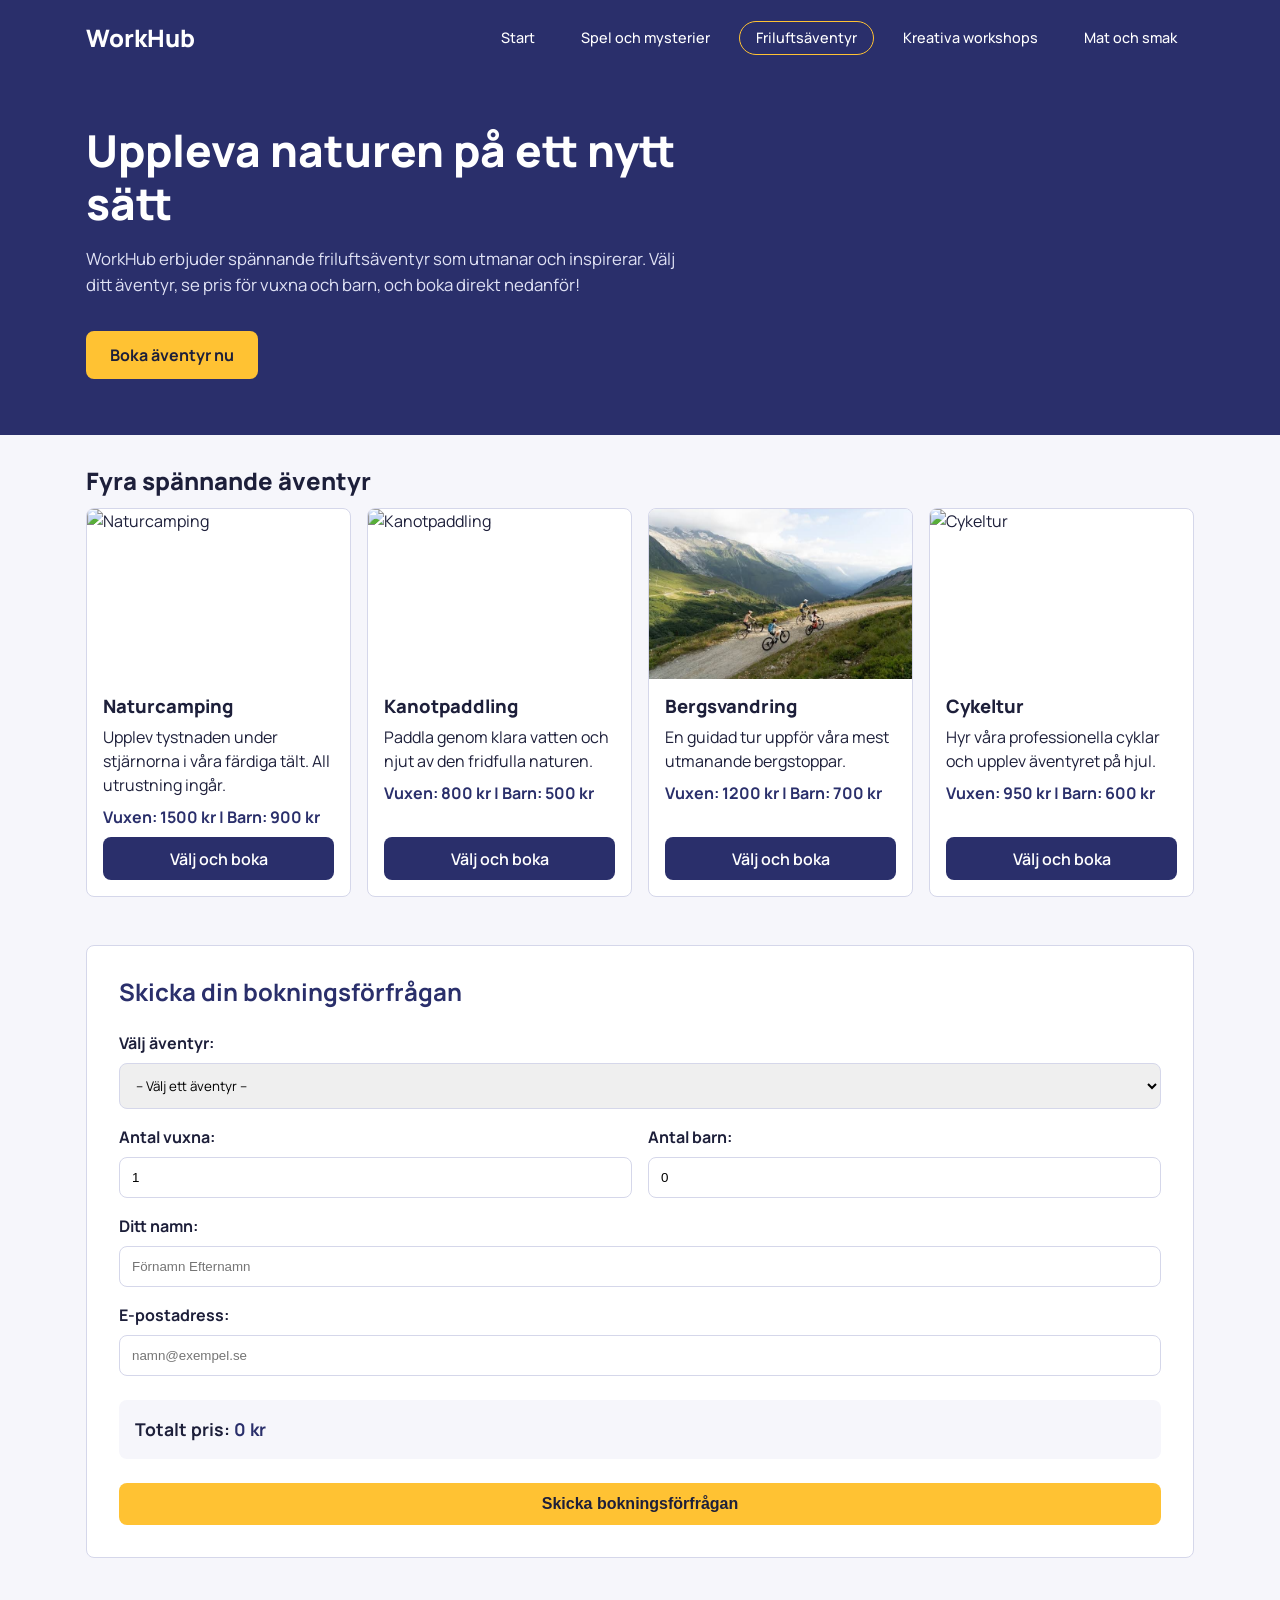
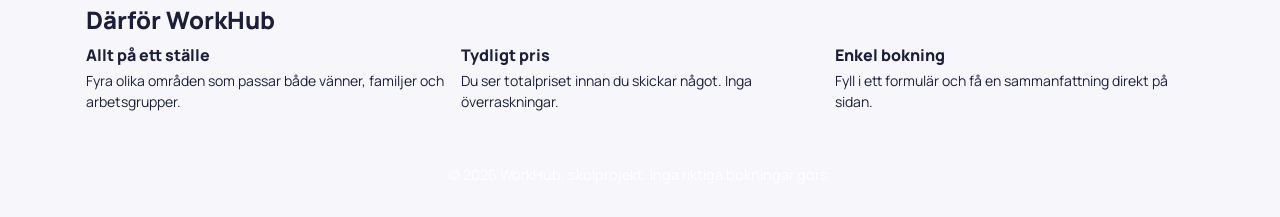
==== friluft.html @ ba8e2861 "Add friluft Html,css and JS" ====
<!DOCTYPE html>
<html lang="sv">
<head>
  <meta charset="UTF-8">
  <meta name="viewport" content="width=device-width, initial-scale=1">
  <title>WorkHub – Friluftsäventyr</title>
  <link rel="preconnect" href="https://fonts.googleapis.com">
  <link rel="preconnect" href="https://fonts.gstatic.com" crossorigin>
  <link href="https://fonts.googleapis.com/css2?family=Manrope:wght@200..800&display=swap" rel="stylesheet">
  <link rel="stylesheet" href="css/friluft.css">
</head>
<body>
  <div class="wrapper">
    
    <!-- Header -->
    <header>
      <div class="container">
        <a href="index.html" class="logo">WorkHub</a>
        <nav class="nav-menu">
          <a href="index.html" class="nav-link">Start</a>
          <a href="spel.html" class="nav-link">Spel och mysterier</a>
          <a href="friluft.html" class="nav-link active">Friluftsäventyr</a>
          <a href="workshops.html" class="nav-link">Kreativa workshops</a>
          <a href="mat.html" class="nav-link">Mat och smak</a>
        </nav>
      </div>
    </header>

    <!-- Hero Section -->
    <section class="hero-section">
      <div class="container">
        <div class="hero-content">
          <h1>Uppleva naturen på ett nytt sätt</h1>
          <p>
            WorkHub erbjuder spännande friluftsäventyr som utmanar och inspirerar. Välj ditt äventyr, se pris för vuxna och barn, och boka direkt nedanför!
          </p>
          <a href="#booking-section" id="hero-cta-btn" class="hero-btn">Boka äventyr nu</a>
        </div>
      </div>
    </section>

    <main>
      <div class="container">
        
        <!-- الأنشطة الأربعة مع أسعار الكبار والأطفال -->
        <section class="four-ways" id="four-ways">
          <h2>Fyra spännande äventyr</h2>
          <div class="four-ways-grid">

            <!-- Activity 1 -->
            <article class="way-card">
              <div class="way-card-img way-card-img-camping">
                <img src="images/tent.jfif" alt="Naturcamping">
              </div>
              <div class="way-card-body">
                <h3>Naturcamping</h3>
                <p>Upplev tystnaden under stjärnorna i våra färdiga tält. All utrustning ingår.</p>
                <p class="way-card-price">Vuxen: 1500 kr | Barn: 900 kr</p>
                <a href="#booking-section" class="way-card-link select-activity" data-activity="Naturcamping">Välj och boka</a>
              </div>
            </article>

            <!-- Activity 2 -->
            <article class="way-card">
              <div class="way-card-img way-card-img-kanot">
                <img src="images/canoe.jfif" alt="Kanotpaddling">
              </div>
              <div class="way-card-body">
                <h3>Kanotpaddling</h3>
                <p>Paddla genom klara vatten och njut av den fridfulla naturen.</p>
                <p class="way-card-price">Vuxen: 800 kr | Barn: 500 kr</p>
                <a href="#booking-section" class="way-card-link select-activity" data-activity="Kanotpaddling">Välj och boka</a>
              </div>
            </article>

            <!-- Activity 3 -->
            <article class="way-card">
              <div class="way-card-img way-card-img-vandring">
                <img src="images/mountain.jfif" alt="Bergsvandring">
              </div>
              <div class="way-card-body">
                <h3>Bergsvandring</h3>
                <p>En guidad tur uppför våra mest utmanande bergstoppar.</p>
                <p class="way-card-price">Vuxen: 1200 kr | Barn: 700 kr</p>
                <a href="#booking-section" class="way-card-link select-activity" data-activity="Bergsvandring">Välj och boka</a>
              </div>
            </article>

            <!-- Activity 4 -->
            <article class="way-card">
              <div class="way-card-img way-card-img-cykel">
                <img src="images/bike.jfif" alt="Cykeltur">
              </div>
              <div class="way-card-body">
                <h3>Cykeltur</h3>
                <p>Hyr våra professionella cyklar och upplev äventyret på hjul.</p>
                <p class="way-card-price">Vuxen: 950 kr | Barn: 600 kr</p>
                <a href="#booking-section" class="way-card-link select-activity" data-activity="Cykeltur">Välj och boka</a>
              </div>
            </article>

          </div>
        </section>

        <!-- قسم نموذج الحجز الفعلي في نفس الصفحة -->
        <section id="booking-section" style="background: var(--surface); border: 1px solid var(--border); border-radius: var(--radius); padding: 2rem; margin: 3rem 0;">
          <h2 style="margin-bottom: 1.5rem; color: var(--primary);">Skicka din bokningsförfrågan</h2>
          <form id="booking-form">
            <div style="margin-bottom: 1rem;">
              <label for="activity-select" style="display: block; font-weight: 700; margin-bottom: 0.5rem;">Välj äventyr:</label>
              <select id="activity-select" required style="width: 100%; padding: 0.75rem; border: 1px solid var(--border); border-radius: var(--radius); font-family: inherit;">
                <option value="" disabled selected>-- Välj ett äventyr --</option>
                <option value="Naturcamping" data-adult="1500" data-child="900">Naturcamping (Vuxen: 1500 kr, Barn: 900 kr)</option>
                <option value="Kanotpaddling" data-adult="800" data-child="500">Kanotpaddling (Vuxen: 800 kr, Barn: 500 kr)</option>
                <option value="Bergsvandring" data-adult="1200" data-child="700">Bergsvandring (Vuxen: 1200 kr, Barn: 700 kr)</option>
                <option value="Cykeltur" data-adult="950" data-child="600">Cykeltur (Vuxen: 950 kr, Barn: 600 kr)</option>
              </select>
            </div>

            <div style="display: grid; grid-template-columns: 1fr 1fr; gap: 1rem; margin-bottom: 1rem;">
              <div>
                <label for="adults-count" style="display: block; font-weight: 700; margin-bottom: 0.5rem;">Antal vuxna:</label>
                <input type="number" id="adults-count" min="0" max="10" value="1" required style="width: 100%; padding: 0.75rem; border: 1px solid var(--border); border-radius: var(--radius);">
              </div>
              <div>
                <label for="children-count" style="display: block; font-weight: 700; margin-bottom: 0.5rem;">Antal barn:</label>
                <input type="number" id="children-count" min="0" max="10" value="0" required style="width: 100%; padding: 0.75rem; border: 1px solid var(--border); border-radius: var(--radius);">
              </div>
            </div>

            <div style="margin-bottom: 1rem;">
              <label for="user-name" style="display: block; font-weight: 700; margin-bottom: 0.5rem;">Ditt namn:</label>
              <input type="text" id="user-name" required placeholder="Förnamn Efternamn" style="width: 100%; padding: 0.75rem; border: 1px solid var(--border); border-radius: var(--radius);">
            </div>

            <div style="margin-bottom: 1.5rem;">
              <label for="user-email" style="display: block; font-weight: 700; margin-bottom: 0.5rem;">E-postadress:</label>
              <input type="email5" id="user-email" required placeholder="namn@exempel.se" style="width: 100%; padding: 0.75rem; border: 1px solid var(--border); border-radius: var(--radius);">
            </div>

            <!-- عرض السعر الإجمالي -->
            <div style="background: var(--bg); padding: 1rem; border-radius: var(--radius); margin-bottom: 1.5rem; font-weight: 700; font-size: 1.1rem;">
              Totalt pris: <span id="total-price" style="color: var(--primary);">0 kr</span>
            </div>

            <button type="submit" class="hero-btn" style="border: none; cursor: pointer; width: 100%; text-align: center;">Skicka bokningsförfrågan</button>
          </form>
        </section>

        <!-- قسم مميزات الموقع -->
        <section class="why-workhub">
          <h2>Därför WorkHub</h2>
          <div class="why-workhub-content">
            <article>
              <h3>Allt på ett ställe</h3>
              <p>Fyra olika områden som passar både vänner, familjer och arbetsgrupper.</p>
            </article>
            <article>
              <h3>Tydligt pris</h3>
              <p>Du ser totalpriset innan du skickar något. Inga överraskningar.</p>
            </article>
            <article>
              <h3>Enkel bokning</h3>
              <p>Fyll i ett formulär och få en sammanfattning direkt på sidan.</p>
            </article>
          </div>
        </section>

      </div>
    </main> 

    <footer class="site-footer">
      <div class="container" style="text-align: center; padding: 20px 0; color: #fff; font-size: 0.9rem;">
        <p>© 2026 WorkHub, skolprojekt. Inga riktiga bokningar görs.</p>
      </div>
    </footer>

  </div>

  <!-- ملف جافاسكريبت لحساب السعر التلقائي ونموذج الحجز -->
  <script src="js/friluft.js"></script>
</body>
</html>
---- css/friluft.css ----
:root {
  --bg: #f6f6fb;
  --surface: #ffffff;
  --text: #1d1f3a;
  --primary: #2a2f6b;
  --primary-dark: #1b1e4a;
  --accent: #ffc233;
  --border: #d5d7ea;
  --error: #b3261e;
  --radius: 8px;
}
 

* {
  box-sizing: border-box;
  margin: 0;
  padding: 0;
}
 
body {
  font-family: "Manrope", sans-serif;
  font-weight: 400;
  font-style: normal;
  font-size: 1rem;
  line-height: 1.5;
  background: var(--bg);
  color: var(--text);
}
 

.wrapper {
  display: grid;
  grid-template-rows: auto 1fr auto;
  min-height: 100vh;
}
 
.container {
  width: 100%;
  padding-left: 1rem;
  padding-right: 1rem;
  margin-left: auto;
  margin-right: auto;
}
 
@media (min-width: 576px) {
  .container {
    max-width: 540px;
  }
}
 
@media (min-width: 768px) {
  .container {
    max-width: 720px;
  }
}
 
@media (min-width: 992px) {
  .container {
    max-width: 960px;
  }
}
 
@media (min-width: 1200px) {
  .container {
    max-width: 1140px;
  }
}
 
@media (min-width: 1400px) {
  .container {
    max-width: 1320px;
  }
}
 
h1, h2, h3 {
  line-height: 1.2;
  margin-bottom: .5rem;
}
 
p {
  margin-bottom: .75rem;
}
 
ul, ol {
  padding-left: 1.25rem;
  margin-bottom: .75rem;
}
 
a {
  color: var(--primary);
}

/*Därför workHub section */
.why-workhub {
  margin-top: 2rem;
  margin-bottom: 2rem;
}

.why-workhub h2{
  color: var(--text);
  font-size: 1.5rem;
  font-weight: 800;
  margin-bottom: 0.75rem;
}

.why-workhub-content {
  display: flex;
  gap: 1rem;
  align-items: flex-start;
}
.why-workhub-content article {
  flex: 1;
  min-width: 0;
}
.why-workhub-content h3{
  color: var(--text);
  font-size: 1rem;
  font-weight: 800;
  margin-bottom: 0.25rem;
}
.why-workhub-content P{
  color: var(--text);
  font-size: 0.875rem;
  line-height: 1.5;
  margin: 0;
}

@media (max-width: 600px) {
.why-workhub-content {
  flex-direction: column;
  gap: 1rem;
}
}

/* Fyra sätt att ha roligt section */
.four-ways {
  margin-top: 2rem;
  margin-bottom: 2rem;
}

.four-ways h2 {
  color: var(--text);
  font-size: 1.5rem;
  font-weight: 800;
  margin-bottom: 0.75rem;
}

.four-ways-grid {
  display: grid;
  grid-template-columns: repeat(auto-fit, minmax(220px, 1fr));
  gap: 1rem;
}

.way-card {
  display: flex;
  flex-direction: column;
  background: var(--surface);
  border: 1px solid var(--border);
  border-radius: var(--radius);
  overflow: hidden;
}

.way-card-img {
  height: 170px;
  overflow: hidden;
}

.way-card-img img {
  display: block;
  width: 100%;
  height: 100%;
  object-fit: cover;
}

.way-card-body {
  display: flex;
  flex-direction: column;
  flex: 1;
  gap: 0.5rem;
  padding: 1rem;
}

.way-card-body h3 {
  color: var(--text);
  font-size: 1.15rem;
  font-weight: 800;
  margin: 0;
}

.way-card-body p {
  margin: 0;
}

.way-card-price {
  color: var(--primary);
  font-weight: 700;
}

.way-card-link {
  display: inline-block;
  margin-top: auto;
  padding: 0.6rem 1.1rem;
  text-align: center;
  text-decoration: none;
  font-weight: 600;
  color: #fff;
  background: var(--primary);
  border-radius: var(--radius);
}

.way-card-link:hover {
  background: var(--primary-dark);
}


/* =========================================
   Header 
   ========================================= */

header {
  background-color: var(--primary);
  padding: 1.25rem 0;
}

header .container {
  display: flex;
  justify-content: space-between;
  align-items: center;
}

.logo {
  color: #ffffff;
  font-size: 1.5rem;
  font-weight: 800;
  text-decoration: none;
}

.nav-menu {
  display: flex;
  gap: 0.75rem;
  align-items: center;
}

.nav-link {
  color: #ffffff;
  text-decoration: none;
  font-size: 0.9rem;
  font-weight: 500;
  padding: 0.35rem 1rem;
  border-radius: 20px;
  border: 1px solid transparent;
  transition: all 0.2s ease-in-out;
}

.nav-link.active,
.nav-link:hover {
  border-color: var(--accent);
}

@media (max-width: 768px) {
  header .container {
    flex-direction: column;
    gap: 1rem;
  }
  
  .nav-menu {
    flex-wrap: wrap;
    justify-content: center;
  }
}
/* =========================================
   Hero Section
   ========================================= */

.hero-section {
  background-color: var(--primary);
  padding: 3rem 0 3.5rem 0;
  color: #ffffff;
  width: 100%;
}

.hero-content {
  max-width: 600px;
}

.hero-content h1 {
  font-size: 2.75rem;
  font-weight: 800;
  line-height: 1.2;
  margin-bottom: 1rem;
  color: #ffffff;
}

.hero-content p {
  font-size: 1.05rem;
  line-height: 1.6;
  margin-bottom: 2rem;
  color: #e0e2f5;
}

.hero-btn {
  display: inline-block;
  background-color: var(--accent);
  color: var(--text);
  text-decoration: none;
  padding: 0.75rem 1.5rem;
  font-size: 1rem;
  font-weight: 700;
  border-radius: var(--radius);
  transition: transform 0.2s ease, opacity 0.2s ease;
}

.hero-btn:hover {
  opacity: 0.9;
  transform: translateY(-2px);
}
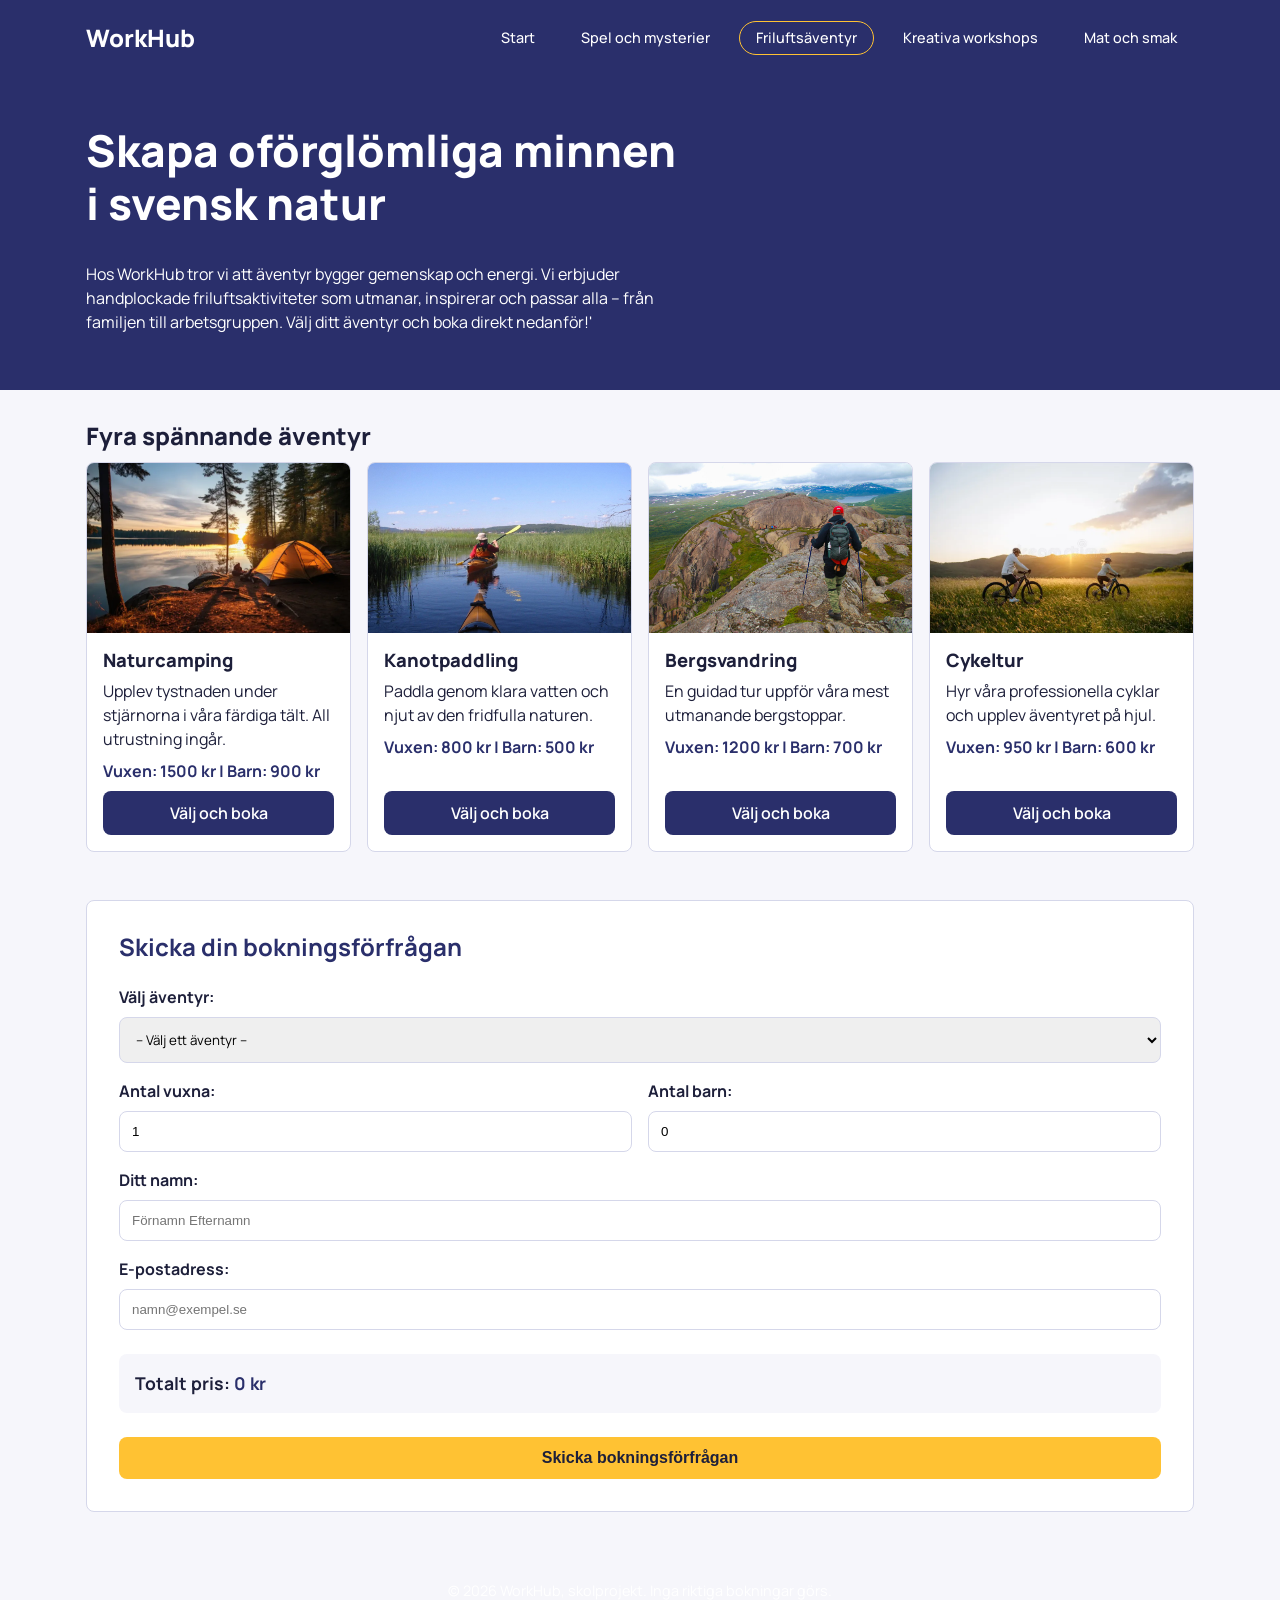
==== commit 9b63f9de: "Add FRILUFT.html" ====
--- a/friluft.html
+++ b/friluft.html
@@ -30,11 +30,9 @@
     <section class="hero-section">
       <div class="container">
         <div class="hero-content">
-          <h1>Uppleva naturen på ett nytt sätt</h1>
+          <h1>Skapa oförglömliga minnen i svensk natur</h1>
           <p>
-            WorkHub erbjuder spännande friluftsäventyr som utmanar och inspirerar. Välj ditt äventyr, se pris för vuxna och barn, och boka direkt nedanför!
-          </p>
-          <a href="#booking-section" id="hero-cta-btn" class="hero-btn">Boka äventyr nu</a>
+          </p>Hos WorkHub tror vi att äventyr bygger gemenskap och energi. Vi erbjuder handplockade friluftsaktiviteter som utmanar, inspirerar och passar alla – från familjen till arbetsgruppen. Välj ditt äventyr och boka direkt nedanför!'
         </div>
       </div>
     </section>
@@ -50,7 +48,7 @@
             <!-- Activity 1 -->
             <article class="way-card">
               <div class="way-card-img way-card-img-camping">
-                <img src="images/tent.jfif" alt="Naturcamping">
+                <img src="images/image.png" alt="Naturcamping">
               </div>
               <div class="way-card-body">
                 <h3>Naturcamping</h3>
@@ -63,7 +61,7 @@
             <!-- Activity 2 -->
             <article class="way-card">
               <div class="way-card-img way-card-img-kanot">
-                <img src="images/canoe.jfif" alt="Kanotpaddling">
+                <img src="images/Kajak.jpg" alt="Kanotpaddling">
               </div>
               <div class="way-card-body">
                 <h3>Kanotpaddling</h3>
@@ -76,7 +74,7 @@
             <!-- Activity 3 -->
             <article class="way-card">
               <div class="way-card-img way-card-img-vandring">
-                <img src="images/mountain.jfif" alt="Bergsvandring">
+                <img src="images/vandring.jpg" alt="Bergsvandring">
               </div>
               <div class="way-card-body">
                 <h3>Bergsvandring</h3>
@@ -89,7 +87,7 @@
             <!-- Activity 4 -->
             <article class="way-card">
               <div class="way-card-img way-card-img-cykel">
-                <img src="images/bike.jfif" alt="Cykeltur">
+                <img src="images/cykeltur.webp" alt="Cykeltur">
               </div>
               <div class="way-card-body">
                 <h3>Cykeltur</h3>
@@ -147,25 +145,6 @@
           </form>
         </section>
 
-        <!-- قسم مميزات الموقع -->
-        <section class="why-workhub">
-          <h2>Därför WorkHub</h2>
-          <div class="why-workhub-content">
-            <article>
-              <h3>Allt på ett ställe</h3>
-              <p>Fyra olika områden som passar både vänner, familjer och arbetsgrupper.</p>
-            </article>
-            <article>
-              <h3>Tydligt pris</h3>
-              <p>Du ser totalpriset innan du skickar något. Inga överraskningar.</p>
-            </article>
-            <article>
-              <h3>Enkel bokning</h3>
-              <p>Fyll i ett formulär och få en sammanfattning direkt på sidan.</p>
-            </article>
-          </div>
-        </section>
-
       </div>
     </main> 
 
@@ -178,6 +157,6 @@
   </div>
 
   <!-- ملف جافاسكريبت لحساب السعر التلقائي ونموذج الحجز -->
-  <script src="js/friluft.js"></script>
+  <script src="friluft.js"></script>
 </body>
 </html>
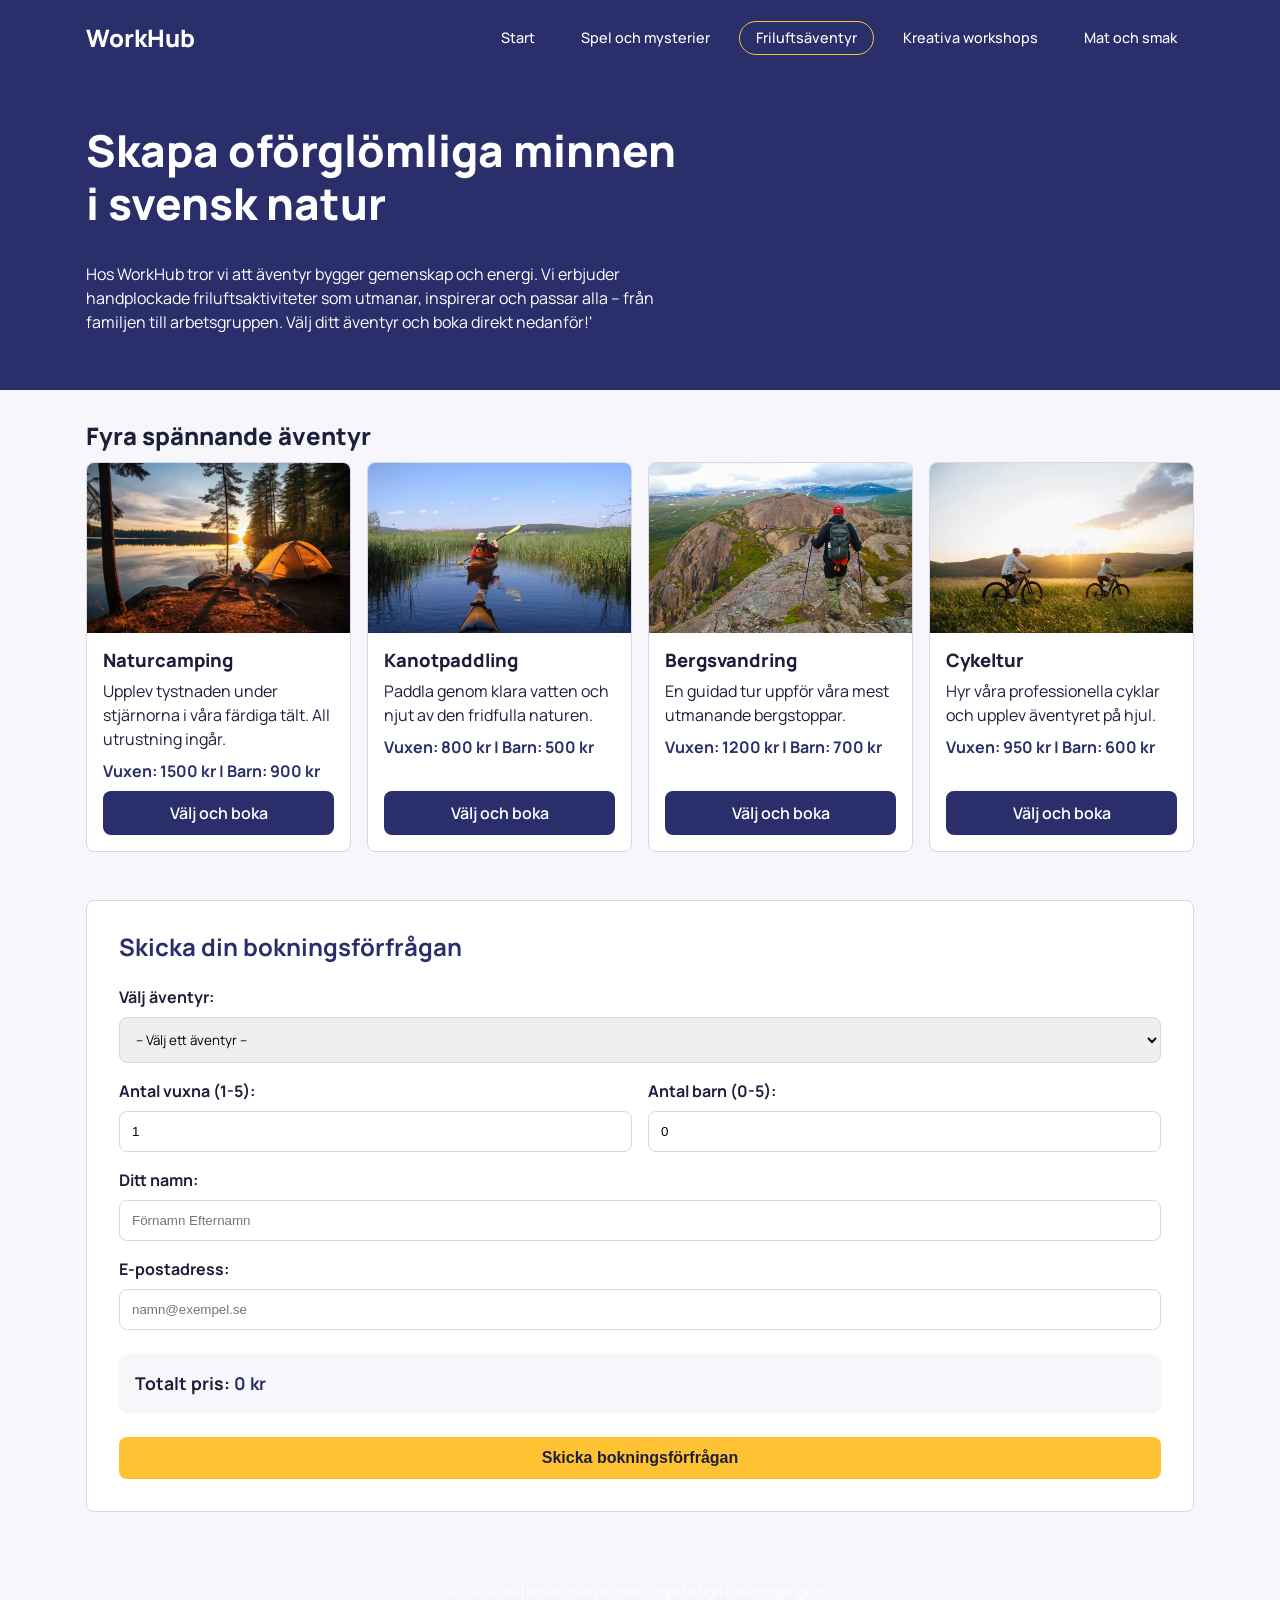
==== commit db209533: "Add friluft" ====
--- a/friluft.html
+++ b/friluft.html
@@ -100,56 +100,63 @@
           </div>
         </section>
 
-        <!-- قسم نموذج الحجز الفعلي في نفس الصفحة -->
-        <section id="booking-section" style="background: var(--surface); border: 1px solid var(--border); border-radius: var(--radius); padding: 2rem; margin: 3rem 0;">
-          <h2 style="margin-bottom: 1.5rem; color: var(--primary);">Skicka din bokningsförfrågan</h2>
-          <form id="booking-form">
-            <div style="margin-bottom: 1rem;">
-              <label for="activity-select" style="display: block; font-weight: 700; margin-bottom: 0.5rem;">Välj äventyr:</label>
-              <select id="activity-select" required style="width: 100%; padding: 0.75rem; border: 1px solid var(--border); border-radius: var(--radius); font-family: inherit;">
-                <option value="" disabled selected>-- Välj ett äventyr --</option>
-                <option value="Naturcamping" data-adult="1500" data-child="900">Naturcamping (Vuxen: 1500 kr, Barn: 900 kr)</option>
-                <option value="Kanotpaddling" data-adult="800" data-child="500">Kanotpaddling (Vuxen: 800 kr, Barn: 500 kr)</option>
-                <option value="Bergsvandring" data-adult="1200" data-child="700">Bergsvandring (Vuxen: 1200 kr, Barn: 700 kr)</option>
-                <option value="Cykeltur" data-adult="950" data-child="600">Cykeltur (Vuxen: 950 kr, Barn: 600 kr)</option>
-              </select>
-            </div>
+       <!-- قسم الحجز في الصفحة -->
+<section id="booking-section" style="background: var(--surface); border: 1px solid var(--border); border-radius: var(--radius); padding: 2rem; margin: 3rem 0;">
+  <h2 style="margin-bottom: 1.5rem; color: var(--primary);">Skicka din bokningsförfrågan</h2>
+  
+  <!-- أضفنا هنا novalidate لإيقاف التحقق الافتراضي للمتصفح -->
+  <form id="booking-form" novalidate>
+    
+    <div style="margin-bottom: 1rem;">
+      <label for="activity-select" style="display: block; font-weight: 700; margin-bottom: 0.5rem;">Välj äventyr:</label>
+      <select id="activity-select" style="width: 100%; padding: 0.75rem; border: 1px solid var(--border); border-radius: var(--radius); font-family: inherit;">
+        <!-- سيتم تعبئة الخيارات برمجياً عبر الجافاسكريبت -->
+        <option value="" disabled selected>-- Välj ett äventyr --</option>
+      </select>
+    </div>
 
-            <div style="display: grid; grid-template-columns: 1fr 1fr; gap: 1rem; margin-bottom: 1rem;">
-              <div>
-                <label for="adults-count" style="display: block; font-weight: 700; margin-bottom: 0.5rem;">Antal vuxna:</label>
-                <input type="number" id="adults-count" min="0" max="10" value="1" required style="width: 100%; padding: 0.75rem; border: 1px solid var(--border); border-radius: var(--radius);">
-              </div>
-              <div>
-                <label for="children-count" style="display: block; font-weight: 700; margin-bottom: 0.5rem;">Antal barn:</label>
-                <input type="number" id="children-count" min="0" max="10" value="0" required style="width: 100%; padding: 0.75rem; border: 1px solid var(--border); border-radius: var(--radius);">
-              </div>
-            </div>
+    <div style="display: grid; grid-template-columns: 1fr 1fr; gap: 1rem; margin-bottom: 1rem;">
+      <div>
+        <label for="adults-count" style="display: block; font-weight: 700; margin-bottom: 0.5rem;">Antal vuxna (1-5):</label>
+        <input type="number" id="adults-count" min="1" max="5" value="1" style="width: 100%; padding: 0.75rem; border: 1px solid var(--border); border-radius: var(--radius);">
+      </div>
+      <div>
+        <label for="children-count" style="display: block; font-weight: 700; margin-bottom: 0.5rem;">Antal barn (0-5):</label>
+        <input type="number" id="children-count" min="0" max="5" value="0" style="width: 100%; padding: 0.75rem; border: 1px solid var(--border); border-radius: var(--radius);">
+      </div>
+    </div>
 
-            <div style="margin-bottom: 1rem;">
-              <label for="user-name" style="display: block; font-weight: 700; margin-bottom: 0.5rem;">Ditt namn:</label>
-              <input type="text" id="user-name" required placeholder="Förnamn Efternamn" style="width: 100%; padding: 0.75rem; border: 1px solid var(--border); border-radius: var(--radius);">
-            </div>
+    <div style="margin-bottom: 1rem;">
+      <label for="user-name" style="display: block; font-weight: 700; margin-bottom: 0.5rem;">Ditt namn:</label>
+      <input type="text" id="user-name" placeholder="Förnamn Efternamn" style="width: 100%; padding: 0.75rem; border: 1px solid var(--border); border-radius: var(--radius);">
+    </div>
 
-            <div style="margin-bottom: 1.5rem;">
-              <label for="user-email" style="display: block; font-weight: 700; margin-bottom: 0.5rem;">E-postadress:</label>
-              <input type="email5" id="user-email" required placeholder="namn@exempel.se" style="width: 100%; padding: 0.75rem; border: 1px solid var(--border); border-radius: var(--radius);">
-            </div>
+    <div style="margin-bottom: 1.5rem;">
+      <label for="user-email" style="display: block; font-weight: 700; margin-bottom: 0.5rem;">E-postadress:</label>
+      <!-- تم تصحيح email5 إلى email -->
+      <input type="email" id="user-email" placeholder="namn@exempel.se" style="width: 100%; padding: 0.75rem; border: 1px solid var(--border); border-radius: var(--radius);">
+    </div>
 
-            <!-- عرض السعر الإجمالي -->
-            <div style="background: var(--bg); padding: 1rem; border-radius: var(--radius); margin-bottom: 1.5rem; font-weight: 700; font-size: 1.1rem;">
-              Totalt pris: <span id="total-price" style="color: var(--primary);">0 kr</span>
-            </div>
+    <!-- مكان ظهور رسالة الخطأ عند الإدخال الخاطئ -->
+    <div id="error-message" style="color: #d93025; font-weight: 600; margin-bottom: 1rem;"></div>
 
-            <button type="submit" class="hero-btn" style="border: none; cursor: pointer; width: 100%; text-align: center;">Skicka bokningsförfrågan</button>
-          </form>
-        </section>
+    <!-- عرض السعر الإجمالي -->
+    <div style="background: var(--bg); padding: 1rem; border-radius: var(--radius); margin-bottom: 1.5rem; font-weight: 700; font-size: 1.1rem;">
+      Totalt pris: <span id="total-price" style="color: var(--primary);">0 kr</span>
+    </div>
+
+    <button type="submit" class="hero-btn" style="border: none; cursor: pointer; width: 100%; text-align: center;">Skicka bokningsförfrågan</button>
+  </form>
+
+  <!-- مكان ظهور صندوق التأكيد بعد نجاح الحجز -->
+  <div id="confirmation-box"></div>
+</section>
 
       </div>
     </main> 
 
     <footer class="site-footer">
-      <div class="container" style="text-align: center; padding: 20px 0; color: #fff; font-size: 0.9rem;">
+      <div class="container" style="text-align: center; padding: 20px 0; color: #ffffff; font-size: 0.9rem;">
         <p>© 2026 WorkHub, skolprojekt. Inga riktiga bokningar görs.</p>
       </div>
     </footer>
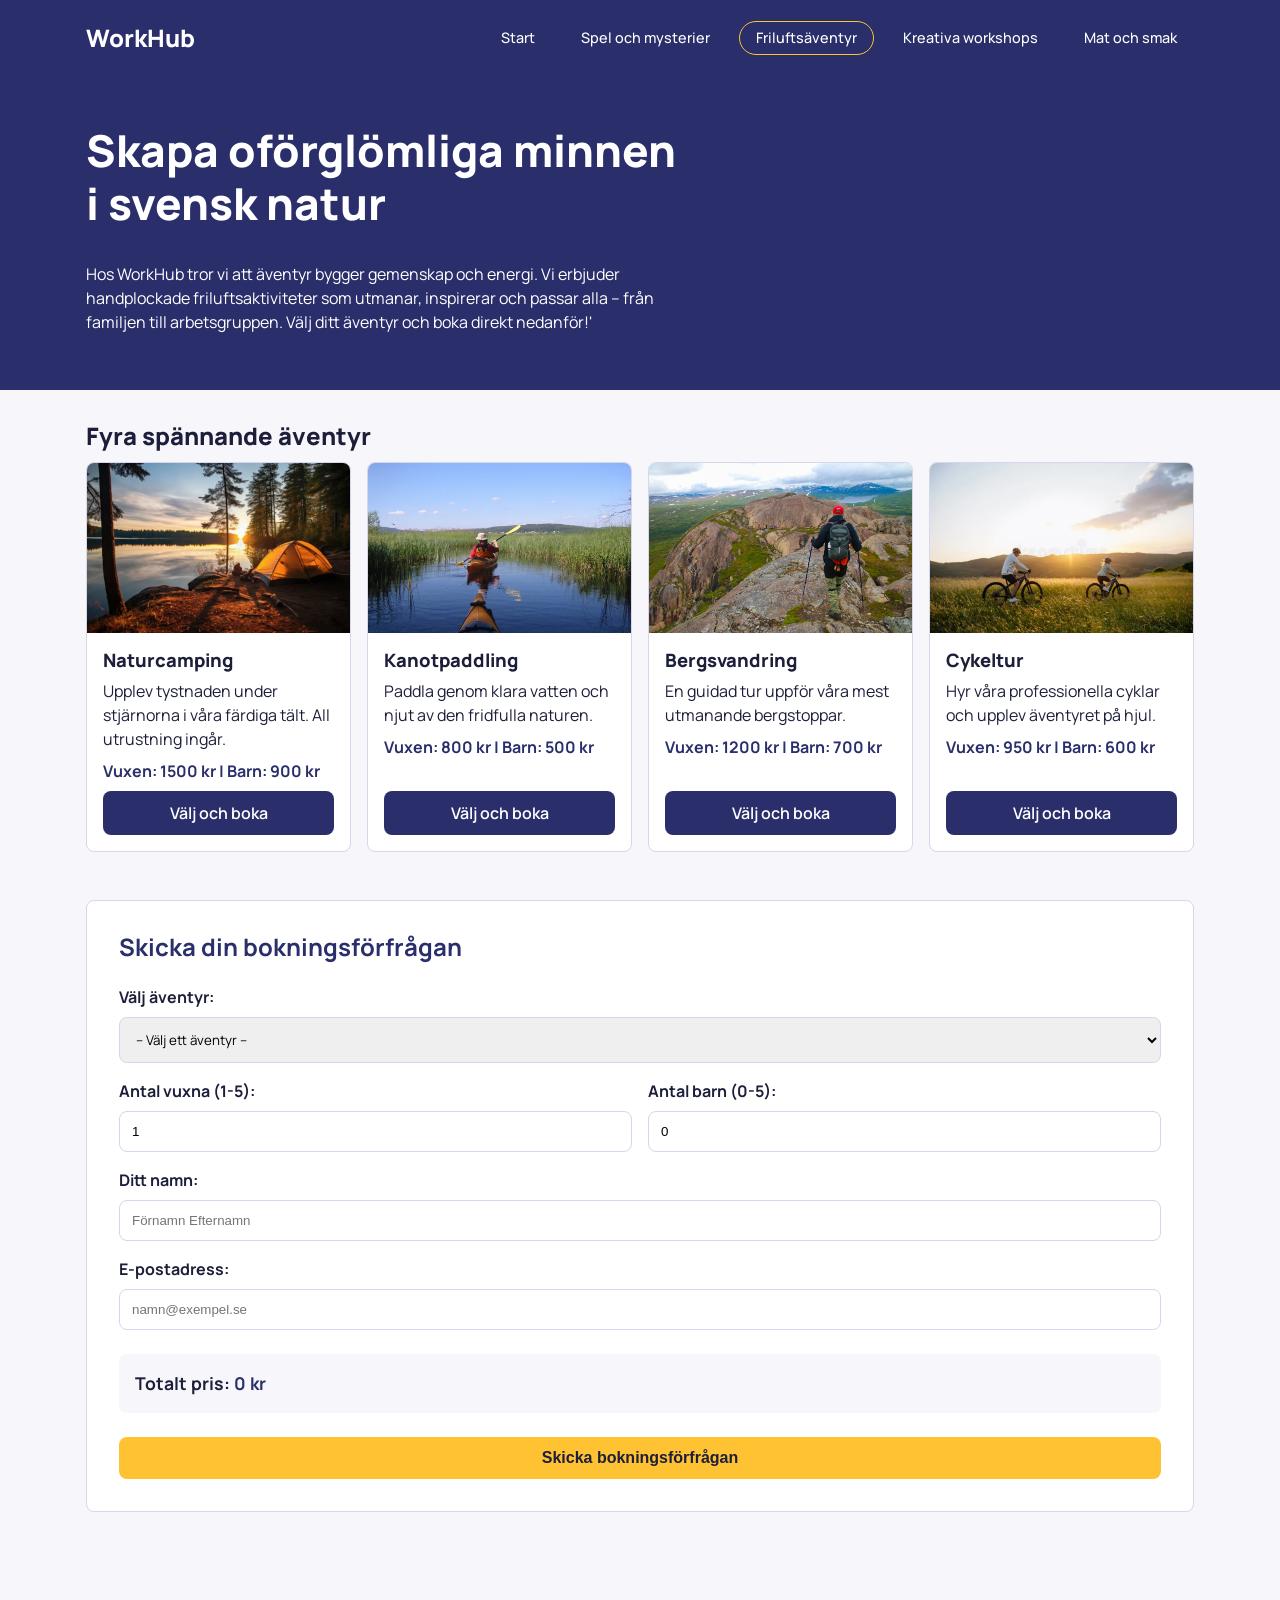
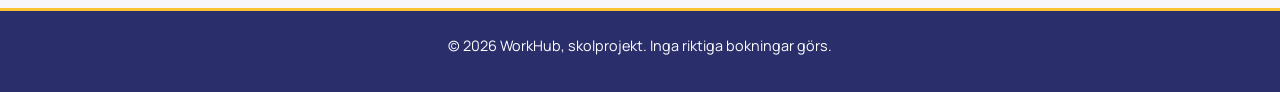
==== commit f40e02ca: "fixa friluft html och js" ====
--- a/friluft.html
+++ b/friluft.html
@@ -40,7 +40,7 @@
     <main>
       <div class="container">
         
-        <!-- الأنشطة الأربعة مع أسعار الكبار والأطفال -->
+        
         <section class="four-ways" id="four-ways">
           <h2>Fyra spännande äventyr</h2>
           <div class="four-ways-grid">
@@ -100,17 +100,17 @@
           </div>
         </section>
 
-       <!-- قسم الحجز في الصفحة -->
+       
 <section id="booking-section" style="background: var(--surface); border: 1px solid var(--border); border-radius: var(--radius); padding: 2rem; margin: 3rem 0;">
   <h2 style="margin-bottom: 1.5rem; color: var(--primary);">Skicka din bokningsförfrågan</h2>
   
-  <!-- أضفنا هنا novalidate لإيقاف التحقق الافتراضي للمتصفح -->
+  
   <form id="booking-form" novalidate>
     
     <div style="margin-bottom: 1rem;">
       <label for="activity-select" style="display: block; font-weight: 700; margin-bottom: 0.5rem;">Välj äventyr:</label>
       <select id="activity-select" style="width: 100%; padding: 0.75rem; border: 1px solid var(--border); border-radius: var(--radius); font-family: inherit;">
-        <!-- سيتم تعبئة الخيارات برمجياً عبر الجافاسكريبت -->
+       
         <option value="" disabled selected>-- Välj ett äventyr --</option>
       </select>
     </div>
@@ -133,14 +133,14 @@
 
     <div style="margin-bottom: 1.5rem;">
       <label for="user-email" style="display: block; font-weight: 700; margin-bottom: 0.5rem;">E-postadress:</label>
-      <!-- تم تصحيح email5 إلى email -->
+     
       <input type="email" id="user-email" placeholder="namn@exempel.se" style="width: 100%; padding: 0.75rem; border: 1px solid var(--border); border-radius: var(--radius);">
     </div>
 
-    <!-- مكان ظهور رسالة الخطأ عند الإدخال الخاطئ -->
+    
     <div id="error-message" style="color: #d93025; font-weight: 600; margin-bottom: 1rem;"></div>
 
-    <!-- عرض السعر الإجمالي -->
+    
     <div style="background: var(--bg); padding: 1rem; border-radius: var(--radius); margin-bottom: 1.5rem; font-weight: 700; font-size: 1.1rem;">
       Totalt pris: <span id="total-price" style="color: var(--primary);">0 kr</span>
     </div>
@@ -148,22 +148,20 @@
     <button type="submit" class="hero-btn" style="border: none; cursor: pointer; width: 100%; text-align: center;">Skicka bokningsförfrågan</button>
   </form>
 
-  <!-- مكان ظهور صندوق التأكيد بعد نجاح الحجز -->
+  
   <div id="confirmation-box"></div>
 </section>
 
       </div>
     </main> 
 
-    <footer class="site-footer">
-      <div class="container" style="text-align: center; padding: 20px 0; color: #ffffff; font-size: 0.9rem;">
-        <p>© 2026 WorkHub, skolprojekt. Inga riktiga bokningar görs.</p>
-      </div>
-    </footer>
+  <footer class="site-footer" style="background-color: #2a2f6b; border-top: 3px solid #ffc233; padding: 1.5rem 0; margin-top: 3rem;">
+  <div class="container" style="text-align: center; color: #ffffff; font-size: 0.9rem;">
+    <p>&copy; 2026 WorkHub, skolprojekt. Inga riktiga bokningar görs.</p>
+  </div>
+</footer>
 
   </div>
-
-  <!-- ملف جافاسكريبت لحساب السعر التلقائي ونموذج الحجز -->
   <script src="friluft.js"></script>
 </body>
 </html>
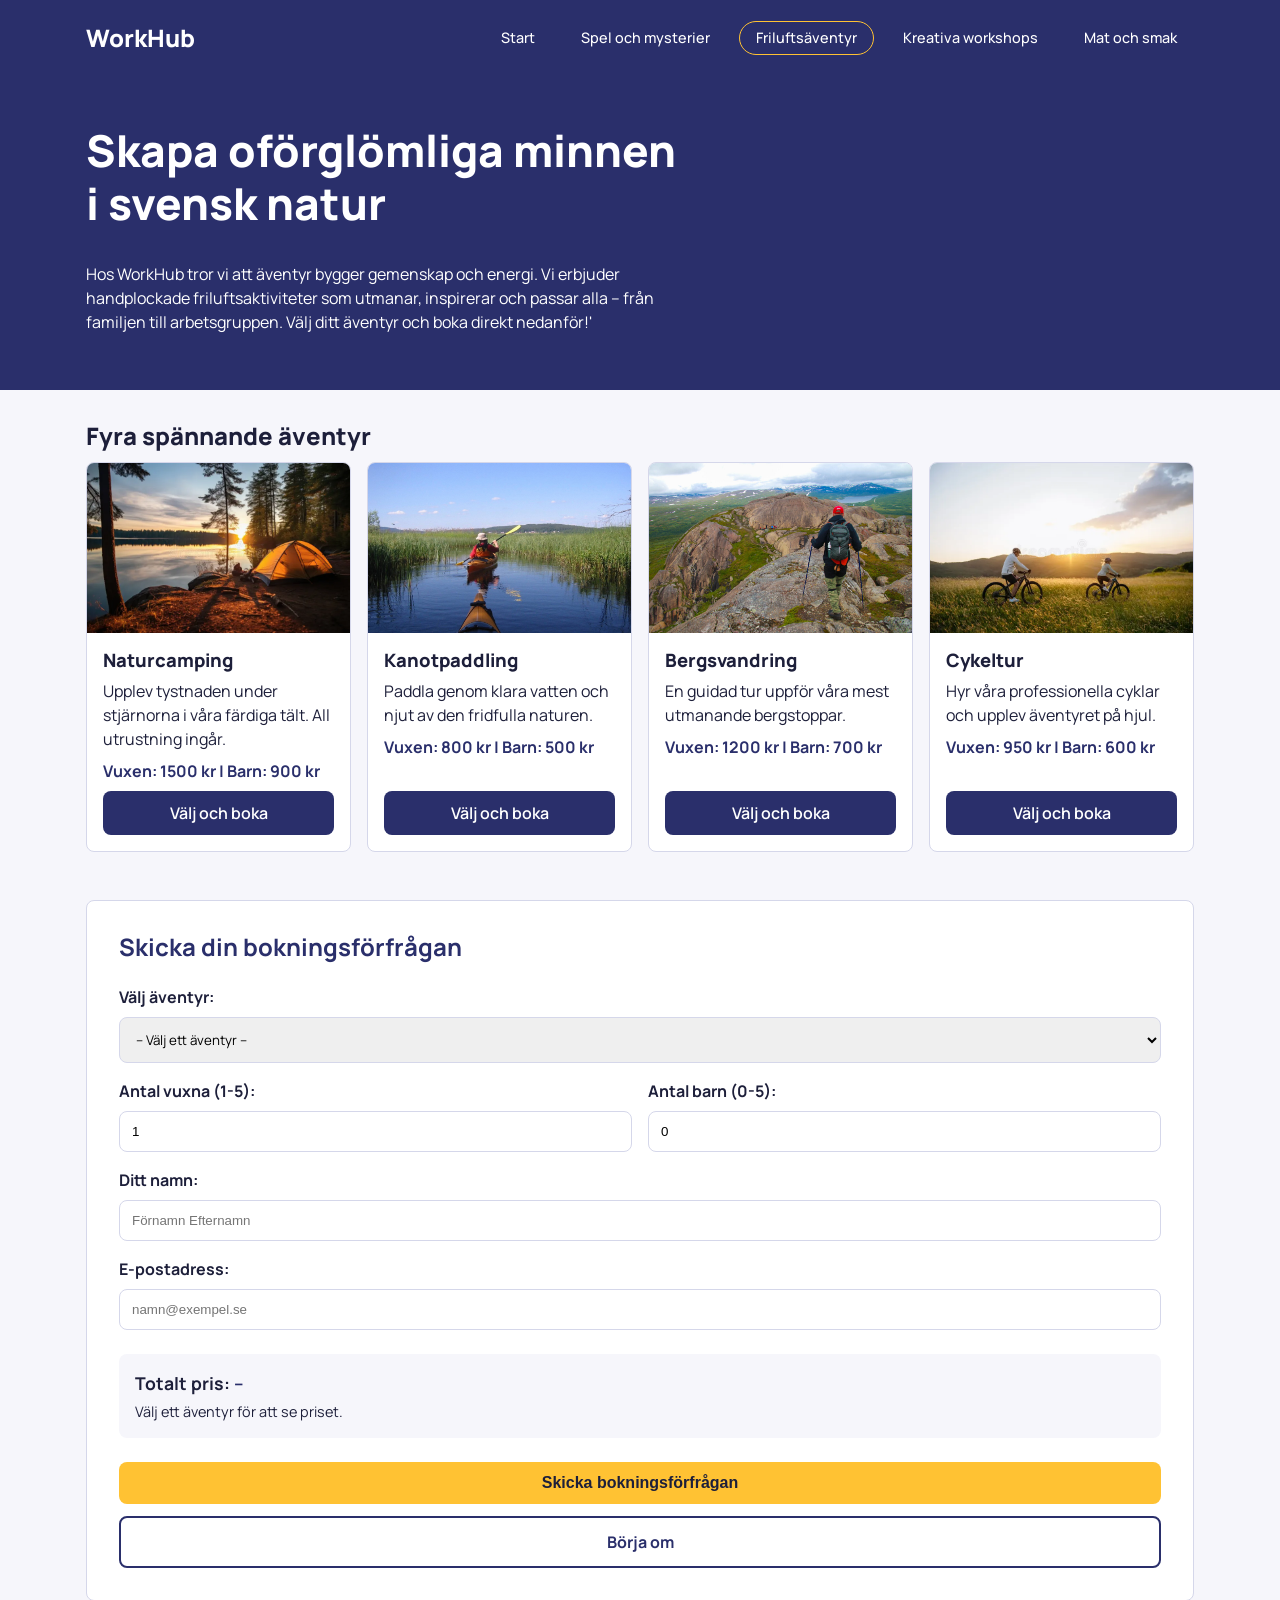
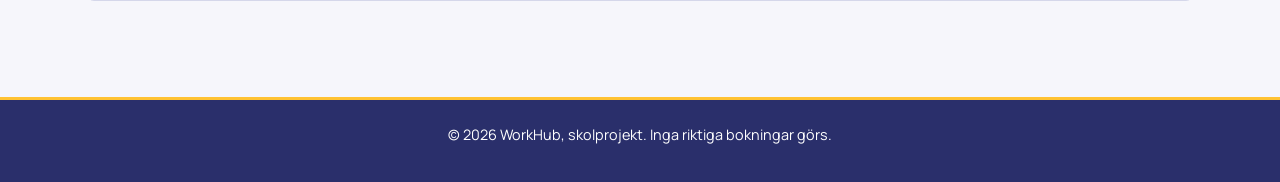
==== commit 92e02f5c: "fix validering" ====
--- a/friluft.html
+++ b/friluft.html
@@ -11,7 +11,7 @@
 </head>
 <body>
   <div class="wrapper">
-    
+   
     <!-- Header -->
     <header>
       <div class="container">
@@ -25,7 +25,7 @@
         </nav>
       </div>
     </header>
-
+ 
     <!-- Hero Section -->
     <section class="hero-section">
       <div class="container">
@@ -36,15 +36,15 @@
         </div>
       </div>
     </section>
-
+ 
     <main>
       <div class="container">
-        
-        
+       
+       
         <section class="four-ways" id="four-ways">
           <h2>Fyra spännande äventyr</h2>
           <div class="four-ways-grid">
-
+ 
             <!-- Activity 1 -->
             <article class="way-card">
               <div class="way-card-img way-card-img-camping">
@@ -57,7 +57,7 @@
                 <a href="#booking-section" class="way-card-link select-activity" data-activity="Naturcamping">Välj och boka</a>
               </div>
             </article>
-
+ 
             <!-- Activity 2 -->
             <article class="way-card">
               <div class="way-card-img way-card-img-kanot">
@@ -70,7 +70,7 @@
                 <a href="#booking-section" class="way-card-link select-activity" data-activity="Kanotpaddling">Välj och boka</a>
               </div>
             </article>
-
+ 
             <!-- Activity 3 -->
             <article class="way-card">
               <div class="way-card-img way-card-img-vandring">
@@ -83,7 +83,7 @@
                 <a href="#booking-section" class="way-card-link select-activity" data-activity="Bergsvandring">Välj och boka</a>
               </div>
             </article>
-
+ 
             <!-- Activity 4 -->
             <article class="way-card">
               <div class="way-card-img way-card-img-cykel">
@@ -96,71 +96,88 @@
                 <a href="#booking-section" class="way-card-link select-activity" data-activity="Cykeltur">Välj och boka</a>
               </div>
             </article>
-
+ 
           </div>
         </section>
-
+ 
        
 <section id="booking-section" style="background: var(--surface); border: 1px solid var(--border); border-radius: var(--radius); padding: 2rem; margin: 3rem 0;">
   <h2 style="margin-bottom: 1.5rem; color: var(--primary);">Skicka din bokningsförfrågan</h2>
-  
-  
+ 
+ 
   <form id="booking-form" novalidate>
-    
+   
     <div style="margin-bottom: 1rem;">
       <label for="activity-select" style="display: block; font-weight: 700; margin-bottom: 0.5rem;">Välj äventyr:</label>
       <select id="activity-select" style="width: 100%; padding: 0.75rem; border: 1px solid var(--border); border-radius: var(--radius); font-family: inherit;">
        
         <option value="" disabled selected>-- Välj ett äventyr --</option>
       </select>
+      <p id="activity-error" class="field-error" hidden></p>
     </div>
-
+ 
     <div style="display: grid; grid-template-columns: 1fr 1fr; gap: 1rem; margin-bottom: 1rem;">
       <div>
         <label for="adults-count" style="display: block; font-weight: 700; margin-bottom: 0.5rem;">Antal vuxna (1-5):</label>
         <input type="number" id="adults-count" min="1" max="5" value="1" style="width: 100%; padding: 0.75rem; border: 1px solid var(--border); border-radius: var(--radius);">
+        <p id="adults-error" class="field-error" hidden></p>
       </div>
       <div>
         <label for="children-count" style="display: block; font-weight: 700; margin-bottom: 0.5rem;">Antal barn (0-5):</label>
         <input type="number" id="children-count" min="0" max="5" value="0" style="width: 100%; padding: 0.75rem; border: 1px solid var(--border); border-radius: var(--radius);">
+        <p id="children-error" class="field-error" hidden></p>
       </div>
     </div>
-
+ 
     <div style="margin-bottom: 1rem;">
       <label for="user-name" style="display: block; font-weight: 700; margin-bottom: 0.5rem;">Ditt namn:</label>
       <input type="text" id="user-name" placeholder="Förnamn Efternamn" style="width: 100%; padding: 0.75rem; border: 1px solid var(--border); border-radius: var(--radius);">
+      <p id="name-error" class="field-error" hidden></p>
     </div>
-
+ 
     <div style="margin-bottom: 1.5rem;">
       <label for="user-email" style="display: block; font-weight: 700; margin-bottom: 0.5rem;">E-postadress:</label>
      
       <input type="email" id="user-email" placeholder="namn@exempel.se" style="width: 100%; padding: 0.75rem; border: 1px solid var(--border); border-radius: var(--radius);">
+      <p id="email-error" class="field-error" hidden></p>
     </div>
-
-    
-    <div id="error-message" style="color: #d93025; font-weight: 600; margin-bottom: 1rem;"></div>
-
-    
+ 
+   
+ 
+   
     <div style="background: var(--bg); padding: 1rem; border-radius: var(--radius); margin-bottom: 1.5rem; font-weight: 700; font-size: 1.1rem;">
-      Totalt pris: <span id="total-price" style="color: var(--primary);">0 kr</span>
+      Totalt pris: <span id="total-price" style="color: var(--primary);">–</span>
+      <p id="price-message" style="margin: 0.25rem 0 0; font-size: 0.9rem; font-weight: 400;">Välj ett äventyr för att se priset.</p>
     </div>
-
+ 
     <button type="submit" class="hero-btn" style="border: none; cursor: pointer; width: 100%; text-align: center;">Skicka bokningsförfrågan</button>
+    <button type="button" id="reset-button" class="reset-btn">Börja om</button>
   </form>
-
-  
-  <div id="confirmation-box"></div>
+ 
+ 
+  <!-- bekräftelse: visas när bokningen är giltig, formuläret döljs då -->
+  <section id="confirmation-box" class="confirmation" hidden>
+    <h3>Tack! Din bokningsförfrågan är skickad</h3>
+    <dl class="confirmation-list">
+      <div><dt>Namn</dt><dd id="confirmation-name"></dd></div>
+      <div><dt>E-post</dt><dd id="confirmation-email"></dd></div>
+      <div><dt>Äventyr</dt><dd id="confirmation-activity"></dd></div>
+      <div><dt>Antal</dt><dd id="confirmation-count"></dd></div>
+      <div><dt>Totalpris</dt><dd id="confirmation-total"></dd></div>
+    </dl>
+    <button type="button" id="new-booking-button" class="reset-btn">Börja om</button>
+  </section>
 </section>
-
+ 
       </div>
-    </main> 
-
+    </main>
+ 
   <footer class="site-footer" style="background-color: #2a2f6b; border-top: 3px solid #ffc233; padding: 1.5rem 0; margin-top: 3rem;">
   <div class="container" style="text-align: center; color: #ffffff; font-size: 0.9rem;">
     <p>&copy; 2026 WorkHub, skolprojekt. Inga riktiga bokningar görs.</p>
   </div>
 </footer>
-
+ 
   </div>
   <script src="friluft.js"></script>
 </body>
--- a/css/friluft.css
+++ b/css/friluft.css
@@ -10,7 +10,7 @@
   --radius: 8px;
 }
  
-
+ 
 * {
   box-sizing: border-box;
   margin: 0;
@@ -27,7 +27,7 @@
   color: var(--text);
 }
  
-
+ 
 .wrapper {
   display: grid;
   grid-template-rows: auto 1fr auto;
@@ -89,20 +89,20 @@
 a {
   color: var(--primary);
 }
-
+ 
 /*Därför workHub section */
 .why-workhub {
   margin-top: 2rem;
   margin-bottom: 2rem;
 }
-
+ 
 .why-workhub h2{
   color: var(--text);
   font-size: 1.5rem;
   font-weight: 800;
   margin-bottom: 0.75rem;
 }
-
+ 
 .why-workhub-content {
   display: flex;
   gap: 1rem;
@@ -124,33 +124,33 @@
   line-height: 1.5;
   margin: 0;
 }
-
+ 
 @media (max-width: 600px) {
 .why-workhub-content {
   flex-direction: column;
   gap: 1rem;
 }
 }
-
+ 
 /* Fyra sätt att ha roligt section */
 .four-ways {
   margin-top: 2rem;
   margin-bottom: 2rem;
 }
-
+ 
 .four-ways h2 {
   color: var(--text);
   font-size: 1.5rem;
   font-weight: 800;
   margin-bottom: 0.75rem;
 }
-
+ 
 .four-ways-grid {
   display: grid;
   grid-template-columns: repeat(auto-fit, minmax(220px, 1fr));
   gap: 1rem;
 }
-
+ 
 .way-card {
   display: flex;
   flex-direction: column;
@@ -159,19 +159,19 @@
   border-radius: var(--radius);
   overflow: hidden;
 }
-
+ 
 .way-card-img {
   height: 170px;
   overflow: hidden;
 }
-
+ 
 .way-card-img img {
   display: block;
   width: 100%;
   height: 100%;
   object-fit: cover;
 }
-
+ 
 .way-card-body {
   display: flex;
   flex-direction: column;
@@ -179,23 +179,23 @@
   gap: 0.5rem;
   padding: 1rem;
 }
-
+ 
 .way-card-body h3 {
   color: var(--text);
   font-size: 1.15rem;
   font-weight: 800;
   margin: 0;
 }
-
+ 
 .way-card-body p {
   margin: 0;
 }
-
+ 
 .way-card-price {
   color: var(--primary);
   font-weight: 700;
 }
-
+ 
 .way-card-link {
   display: inline-block;
   margin-top: auto;
@@ -207,40 +207,40 @@
   background: var(--primary);
   border-radius: var(--radius);
 }
-
+ 
 .way-card-link:hover {
   background: var(--primary-dark);
 }
-
-
+ 
+ 
 /* =========================================
-   Header 
+   Header
    ========================================= */
-
+ 
 header {
   background-color: var(--primary);
   padding: 1.25rem 0;
 }
-
+ 
 header .container {
   display: flex;
   justify-content: space-between;
   align-items: center;
 }
-
+ 
 .logo {
   color: #ffffff;
   font-size: 1.5rem;
   font-weight: 800;
   text-decoration: none;
 }
-
+ 
 .nav-menu {
   display: flex;
   gap: 0.75rem;
   align-items: center;
 }
-
+ 
 .nav-link {
   color: #ffffff;
   text-decoration: none;
@@ -251,18 +251,18 @@
   border: 1px solid transparent;
   transition: all 0.2s ease-in-out;
 }
-
+ 
 .nav-link.active,
 .nav-link:hover {
   border-color: var(--accent);
 }
-
+ 
 @media (max-width: 768px) {
   header .container {
     flex-direction: column;
     gap: 1rem;
   }
-  
+ 
   .nav-menu {
     flex-wrap: wrap;
     justify-content: center;
@@ -271,18 +271,18 @@
 /* =========================================
    Hero Section
    ========================================= */
-
+ 
 .hero-section {
   background-color: var(--primary);
   padding: 3rem 0 3.5rem 0;
   color: #ffffff;
   width: 100%;
 }
-
+ 
 .hero-content {
   max-width: 600px;
 }
-
+ 
 .hero-content h1 {
   font-size: 2.75rem;
   font-weight: 800;
@@ -290,14 +290,14 @@
   margin-bottom: 1rem;
   color: #ffffff;
 }
-
+ 
 .hero-content p {
   font-size: 1.05rem;
   line-height: 1.6;
   margin-bottom: 2rem;
   color: #e0e2f5;
 }
-
+ 
 .hero-btn {
   display: inline-block;
   background-color: var(--accent);
@@ -309,8 +309,72 @@
   border-radius: var(--radius);
   transition: transform 0.2s ease, opacity 0.2s ease;
 }
-
+ 
 .hero-btn:hover {
   opacity: 0.9;
   transform: translateY(-2px);
+}
+/* =========================================
+   Bokning: fel, bekräftelse och börja om
+   ========================================= */
+ 
+[hidden] {
+  display: none !important;
+}
+ 
+/* felmeddelande under fältet */
+.field-error {
+  margin: 0.25rem 0 0;
+  font-size: 0.875rem;
+  font-weight: 700;
+  color: var(--error);
+}
+ 
+.field-error::before {
+  content: "Fel: ";
+}
+ 
+/* börja om-knapp */
+.reset-btn {
+  width: 100%;
+  margin-top: 0.75rem;
+  padding: 0.75rem 1.5rem;
+  font: inherit;
+  font-weight: 700;
+  color: var(--primary);
+  background: transparent;
+  border: 2px solid var(--primary);
+  border-radius: var(--radius);
+  cursor: pointer;
+}
+ 
+.reset-btn:hover {
+  color: #fff;
+  background: var(--primary);
+}
+ 
+/* bekräftelse */
+.confirmation {
+  margin-top: 1rem;
+  padding: 1.25rem;
+  background: var(--bg);
+  border: 2px solid var(--primary);
+  border-radius: var(--radius);
+}
+ 
+.confirmation h3 {
+  margin-bottom: 1rem;
+}
+ 
+.confirmation-list div {
+  display: flex;
+  justify-content: space-between;
+  gap: 1rem;
+  padding: 0.5rem 0;
+  border-bottom: 1px solid var(--border);
+}
+ 
+.confirmation-list dd {
+  font-weight: 700;
+  text-align: right;
 }
